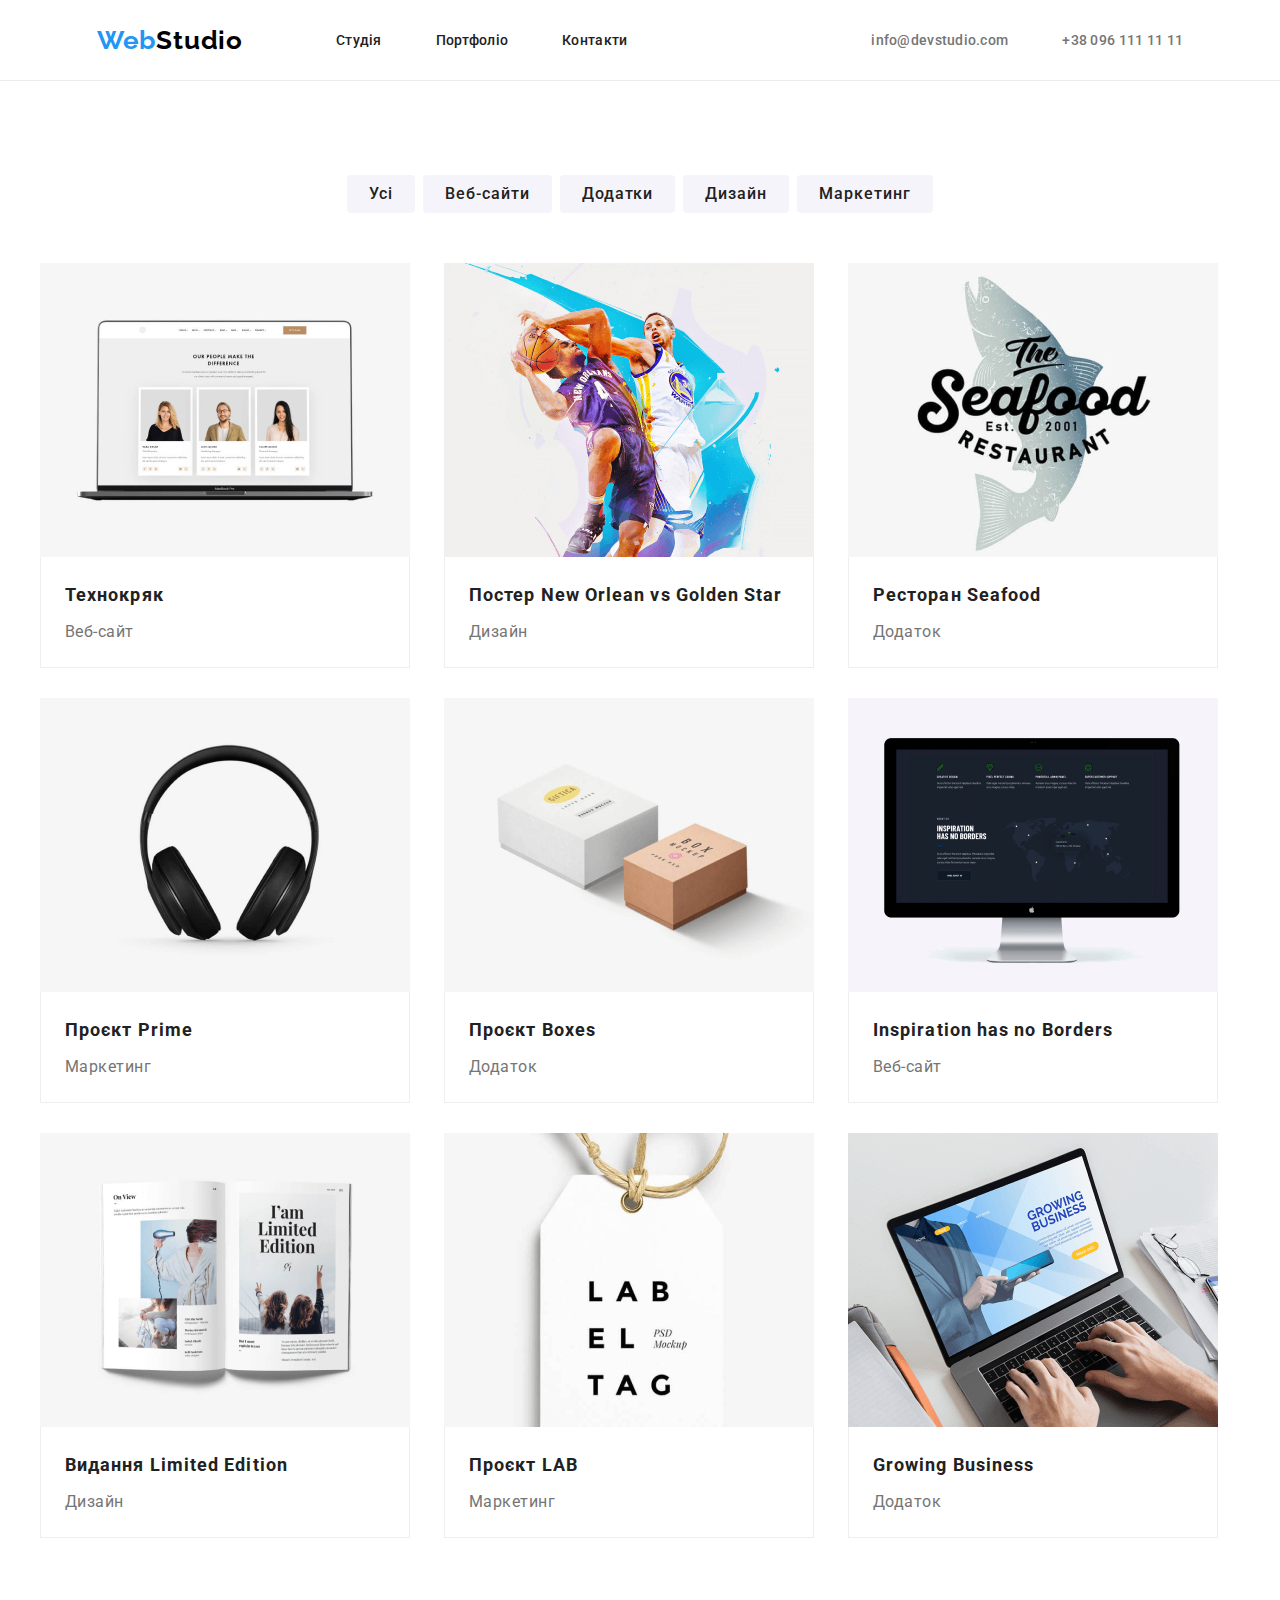
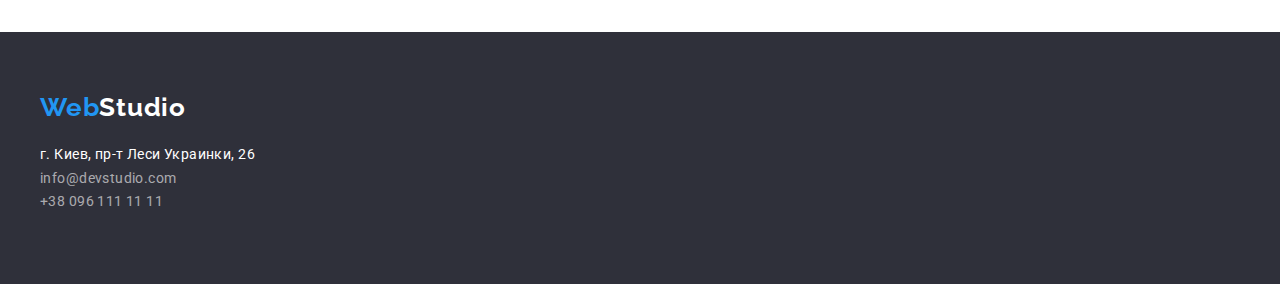
==== portfolio.html @ b6d02980 "Add files via upload" ====
<!DOCTYPE html>
<html lang="uk">
  <head>
    <meta charset="UTF-8" />
    <meta http-equiv="X-UA-Compatible" content="IE=edge" />
    <meta name="viewport" content="width=device-width, initial-scale=1.0" />
    <title>Портфолио</title>
    <link rel="preconnect" href="https://fonts.googleapis.com" />
    <link rel="preconnect" href="https://fonts.gstatic.com" crossorigin />
    <link
      href="https://fonts.googleapis.com/css2?family=Raleway:wght@700&family=Roboto:wght@400;500;700;900&display=swap"
      rel="stylesheet"
    />
    <link rel="stylesheet" href="css/styles.css" />
  </head>
  <body>
    <header>
      <section class="navi-top">
        <div class="navigation" class="container">
          <nav class="navigation-box">
            <div class="logo-navigation">
              <a class="logo-nav" href="./index.html"
                ><span style="color: #2196f3">Web</span>Studio</a
              >
            </div>
            <div class="links-navigation">
              <ul class="top-nav-links">
                <li class="top-nav-item">
                  <a class="top-nav-text" href="./index.html">Студія</a>
                </li>
                <li class="top-nav-item">
                  <a class="top-nav-text" href="./portfolio.html">Портфоліо</a>
                </li>
                <li class="top-nav-item">
                  <a class="top-nav-text" href="#">Контакти</a>
                </li>
              </ul>
            </div>
          </nav>
          <ul class="top-contacts">
            <li class="top-contacts-item">
              <a class="top-contacts-text" href="mailto:info@devstudio.com"
                >info@devstudio.com</a
              >
            </li>
            <li class="top-contacts-item">
              <a class="top-contacts-text" href="tel:+380961111111"
                >+38 096 111 11 11</a
              >
            </li>
          </ul>
        </div>
      </section>
    </header>
    <main>
      <section class="main-nav section container">
        <ul class="main-nav-list">
          <li class="main-nav-item">
            <button class="main-nav-button" type="button">Усі</button>
          </li>
          <li class="main-nav-item">
            <button class="main-nav-button" type="button">Веб-сайти</button>
          </li>
          <li class="main-nav-item">
            <button class="main-nav-button" type="button">Додатки</button>
          </li>
          <li class="main-nav-item">
            <button class="main-nav-button" type="button">Дизайн</button>
          </li>
          <li class="main-nav-item">
            <button class="main-nav-button" type="button">Маркетинг</button>
          </li>
        </ul>
        <ul class="portfolio-list">
          <li class="portfolio-item">
            <img
              width="370"
              class="portfolio-image"
              src="images/img.png"
              alt="Три человека на экране"
            />
            <h3 class="portfolio-header">Технокряк</h3>
            <p class="portfolio-text">Веб-сайт</p>
          </li>
          <li class="portfolio-item">
            <img
              width="370"
              class="portfolio-image"
              src="images/img-1.png"
              alt="Баскетболисты"
            />
            <h3 class="portfolio-header">Постер New Orlean vs Golden Star</h3>
            <p class="portfolio-text">Дизайн</p>
          </li>
          <li class="portfolio-item">
            <img
              width="370"
              class="portfolio-image"
              src="images/img-2.png"
              alt="Логотип рыбного ресторана"
            />
            <h3 class="portfolio-header">Ресторан Seafood</h3>
            <p class="portfolio-text">Додаток</p>
          </li>
          <li class="portfolio-item">
            <img
              width="370"
              class="portfolio-image"
              src="images/img-3.png"
              alt="Наушники"
            />
            <h3 class="portfolio-header">Проєкт Prime</h3>
            <p class="portfolio-text">Маркетинг</p>
          </li>
          <li class="portfolio-item">
            <img
              width="370"
              class="portfolio-image"
              src="images/img-4.png"
              alt="Две коробки"
            />
            <h3 class="portfolio-header">Проєкт Boxes</h3>
            <p class="portfolio-text">Додаток</p>
          </li>
          <li class="portfolio-item">
            <img
              width="370"
              class="portfolio-image"
              src="images/img-5.png"
              alt="Экран монитора"
            />
            <h3 class="portfolio-header">Inspiration has no Borders</h3>
            <p class="portfolio-text">Веб-сайт</p>
          </li>
          <li class="portfolio-item">
            <img
              width="370"
              class="portfolio-image"
              src="images/img-6.png"
              alt="Журнал"
            />
            <h3 class="portfolio-header">Видання Limited Edition</h3>
            <p class="portfolio-text">Дизайн</p>
          </li>
          <li class="portfolio-item">
            <img
              width="370"
              class="portfolio-image"
              src="images/img-7.png"
              alt="Бирка"
            />
            <h3 class="portfolio-header">Проєкт LAB</h3>
            <p class="portfolio-text">Маркетинг</p>
          </li>
          <li class="portfolio-item">
            <img
              width="370"
              class="portfolio-image"
              src="images/img-8.png"
              alt="Человек печатает на ноутбуке"
            />
            <h3 class="portfolio-header">Growing Business</h3>
            <p class="portfolio-text">Додаток</p>
          </li>
        </ul>
      </section>
    </main>
    <footer>
      <section class="footer">
        <div class="container">
          <a class="logo-footer" href="./index.html"
            ><span style="color: #2196f3">Web</span>Studio</a
          >
          <address>
            <ul class="footer-list">
              <li class="footer-item">
                <a
                  class="footer-adr"
                  href="https://goo.gl/maps/CPtrU1FHBa2aNyZL9"
                  target="_blank"
                  rel="noopener noreferrer nofollow"
                  >г. Киев, пр-т Леси Украинки, 26</a
                >
              </li>
              <li class="footer-item">
                <a class="footer-mail" href="mailto:info@devstudio.com"
                  >info@devstudio.com</a
                >
              </li>
              <li class="footer-item">
                <a class="footer-tel" href="tel:+380961111111"
                  >+38 096 111 11 11</a
                >
              </li>
            </ul>
          </address>
        </div>
      </section>
    </footer>
  </body>
</html>
---- css/styles.css ----
/*reset css */
/* http://meyerweb.com/eric/tools/css/reset/ 
   v2.0 | 20110126
   License: none (public domain)
*/

html,
body,
div,
span,
applet,
object,
iframe,
h1,
h2,
h3,
h4,
h5,
h6,
p,
blockquote,
pre,
a,
abbr,
acronym,
address,
big,
cite,
code,
del,
dfn,
em,
img,
ins,
kbd,
q,
s,
samp,
small,
strike,
strong,
sub,
sup,
tt,
var,
b,
u,
i,
center,
dl,
dt,
dd,
ol,
ul,
li,
fieldset,
form,
label,
legend,
table,
caption,
tbody,
tfoot,
thead,
tr,
th,
td,
article,
aside,
canvas,
details,
embed,
figure,
figcaption,
footer,
header,
hgroup,
menu,
nav,
output,
ruby,
section,
summary,
time,
mark,
audio,
video {
  margin: 0;
  padding: 0;
  border: 0;
  font-size: 100%;
  font: inherit;
  vertical-align: baseline;
}
/* HTML5 display-role reset for older browsers */
article,
aside,
details,
figcaption,
figure,
footer,
header,
hgroup,
menu,
nav,
section {
  display: block;
}
body {
  line-height: 1;
}
ol,
ul {
  list-style: none;
}
blockquote,
q {
  quotes: none;
}
blockquote:before,
blockquote:after,
q:before,
q:after {
  content: "";
  content: none;
}
table {
  border-collapse: collapse;
  border-spacing: 0;
}

/* normalize css */
/*! modern-normalize v1.1.0 | MIT License | https://github.com/sindresorhus/modern-normalize */

/*
Document
========
*/

/**
Use a better box model (opinionated).
*/

*,
::before,
::after {
  box-sizing: border-box;
}

/**
Use a more readable tab size (opinionated).
*/

html {
  -moz-tab-size: 4;
  tab-size: 4;
}

/**
1. Correct the line height in all browsers.
2. Prevent adjustments of font size after orientation changes in iOS.
*/

html {
  line-height: 1.15; /* 1 */
  -webkit-text-size-adjust: 100%; /* 2 */
}

/*
Sections
========
*/

/**
Remove the margin in all browsers.
*/

body {
  margin: 0;
}

/**
Improve consistency of default fonts in all browsers. (https://github.com/sindresorhus/modern-normalize/issues/3)
*/

body {
  font-family: system-ui, -apple-system,
    /* Firefox supports this but not yet `system-ui` */ "Segoe UI", Roboto,
    Helvetica, Arial, sans-serif, "Apple Color Emoji", "Segoe UI Emoji";
}

/*
Grouping content
================
*/

/**
1. Add the correct height in Firefox.
2. Correct the inheritance of border color in Firefox. (https://bugzilla.mozilla.org/show_bug.cgi?id=190655)
*/

hr {
  height: 0; /* 1 */
  color: inherit; /* 2 */
}

/*
Text-level semantics
====================
*/

/**
Add the correct text decoration in Chrome, Edge, and Safari.
*/

abbr[title] {
  text-decoration: underline dotted;
}

/**
Add the correct font weight in Edge and Safari.
*/

b,
strong {
  font-weight: bolder;
}

/**
1. Improve consistency of default fonts in all browsers. (https://github.com/sindresorhus/modern-normalize/issues/3)
2. Correct the odd 'em' font sizing in all browsers.
*/

code,
kbd,
samp,
pre {
  font-family: ui-monospace, SFMono-Regular, Consolas, "Liberation Mono", Menlo,
    monospace; /* 1 */
  font-size: 1em; /* 2 */
}

/**
Add the correct font size in all browsers.
*/

small {
  font-size: 80%;
}

/**
Prevent 'sub' and 'sup' elements from affecting the line height in all browsers.
*/

sub,
sup {
  font-size: 75%;
  line-height: 0;
  position: relative;
  vertical-align: baseline;
}

sub {
  bottom: -0.25em;
}

sup {
  top: -0.5em;
}

/*
Tabular data
============
*/

/**
1. Remove text indentation from table contents in Chrome and Safari. (https://bugs.chromium.org/p/chromium/issues/detail?id=999088, https://bugs.webkit.org/show_bug.cgi?id=201297)
2. Correct table border color inheritance in all Chrome and Safari. (https://bugs.chromium.org/p/chromium/issues/detail?id=935729, https://bugs.webkit.org/show_bug.cgi?id=195016)
*/

table {
  text-indent: 0; /* 1 */
  border-color: inherit; /* 2 */
}

/*
Forms
=====
*/

/**
1. Change the font styles in all browsers.
2. Remove the margin in Firefox and Safari.
*/

button,
input,
optgroup,
select,
textarea {
  font-family: inherit; /* 1 */
  font-size: 100%; /* 1 */
  line-height: 1.15; /* 1 */
  margin: 0; /* 2 */
}

/**
Remove the inheritance of text transform in Edge and Firefox.
1. Remove the inheritance of text transform in Firefox.
*/

button,
select {
  /* 1 */
  text-transform: none;
}

/**
Correct the inability to style clickable types in iOS and Safari.
*/

button,
[type="button"],
[type="reset"],
[type="submit"] {
  -webkit-appearance: button;
}

/**
Remove the inner border and padding in Firefox.
*/

::-moz-focus-inner {
  border-style: none;
  padding: 0;
}

/**
Restore the focus styles unset by the previous rule.
*/

:-moz-focusring {
  outline: 1px dotted ButtonText;
}

/**
Remove the additional ':invalid' styles in Firefox.
See: https://github.com/mozilla/gecko-dev/blob/2f9eacd9d3d995c937b4251a5557d95d494c9be1/layout/style/res/forms.css#L728-L737
*/

:-moz-ui-invalid {
  box-shadow: none;
}

/**
Remove the padding so developers are not caught out when they zero out 'fieldset' elements in all browsers.
*/

legend {
  padding: 0;
}

/**
Add the correct vertical alignment in Chrome and Firefox.
*/

progress {
  vertical-align: baseline;
}

/**
Correct the cursor style of increment and decrement buttons in Safari.
*/

::-webkit-inner-spin-button,
::-webkit-outer-spin-button {
  height: auto;
}

/**
1. Correct the odd appearance in Chrome and Safari.
2. Correct the outline style in Safari.
*/

[type="search"] {
  -webkit-appearance: textfield; /* 1 */
  outline-offset: -2px; /* 2 */
}

/**
Remove the inner padding in Chrome and Safari on macOS.
*/

::-webkit-search-decoration {
  -webkit-appearance: none;
}

/**
1. Correct the inability to style clickable types in iOS and Safari.
2. Change font properties to 'inherit' in Safari.
*/

::-webkit-file-upload-button {
  -webkit-appearance: button; /* 1 */
  font: inherit; /* 2 */
}

/*
Interactive
===========
*/

/*
Add the correct display in Chrome and Safari.
*/

summary {
  display: list-item;
}

/* my css */

:root {
  --brand-backcolor1: #fff;
  --brand-backcolor2: #f5f4fa;
  --brand-backcolor3: #2f303a;
  --brand-color1: #212121;
  --brand-color2: #757575;
  --brand-color3: #2196f3;
}

body {
  font-family: "Roboto", sans-serif;
  color: var(--brand-color1);
  background-color: #fff;
}
.navi-top {
  border-bottom-color: #ececec;
  border-bottom-width: 1px;
  border-style: solid;
}
.navigation {
  display: flex;
  justify-content: space-around;
  align-items: center;
  height: 80px;
  display: flex;
  justify-content: space-around;
  align-items: center;
  height: 80px;
}
.navigation-box {
  display: flex;
  align-items: center;
}
.logo-navigation {
  text-align: left;
}
.links-navigation {
  padding-left: 43px;
}
li {
  list-style-type: none;
}
hr {
  border: 1px solid #ececec;
  color: #ececec;
}
.top-nav-item {
  display: inline-block;
  padding-left: 50px;
}
.top-contacts-item {
  display: inline-block;
  padding-left: 50px;
}

a.logo-nav {
  font-family: Raleway;
  font-size: 26px;
  font-weight: 700;
  line-height: 1.19;
  letter-spacing: 0.03em;
  text-align: left;
  color: #000000;
  text-decoration: none;
}

li.top-nav-item {
  list-style-type: none;
}

.top-nav-text {
  font-size: 14px;
  font-weight: 500;
  line-height: 1.14;
  letter-spacing: 0.02em;
  text-align: left;
  cursor: pointer;
  text-decoration: none;
  color: var(--brand-color1);
}
.top-nav-text:hover {
  color: var(--brand-color3);
}

.top-nav-text:focus {
  color: var(--brand-color3);
}

li.top-contacts-item {
  list-style-type: none;
}
.top-contacts-text {
  font-size: 14px;
  font-weight: 500;
  line-height: 1.14;
  letter-spacing: 0.02em;
  text-decoration: none;
  text-align: left;
  color: var(--brand-color2);
}
.top-contacts-text:hover {
  color: var(--brand-color3);
}
.top-contacts-text:focus {
  color: var(--brand-color3);
}
.hero-top-section {
  background-color: var(--brand-backcolor3);
  height: 600px;
  display: block;
  text-align: center;
}
.hero-top-header {
  text-transform: uppercase;
  font-size: 44px;
  font-weight: 900;
  line-height: 1.36;
  letter-spacing: 0.06em;
  text-align: center;
  color: var(--brand-backcolor1);
  width: 696px;
  padding-top: 200px;
  margin: auto;
}

.hero-top-button {
  font-family: "roboto";
  background-color: var(--brand-color3);
  border-radius: 4px;
  border-color: var(--brand-color3);
  color: white;
  padding: 15px 32px;
  font-size: 16px;
  font-weight: 700;
  line-height: 1.87;
  letter-spacing: 0.06em;
  text-align: center;
  text-decoration: none;
  cursor: pointer;
  text-decoration: none;
  display: inline-block;
}
.hero-top-button:hover {
  background-color: #188ce8;
  border-radius: 4px;
  border-color: #188ce8;
  color: var(--brand-backcolor1);
  box-shadow: 0px 4px 4px 0px #00000026;
}
.hero-top-button:focus {
  background-color: #188ce8;
  border-radius: 4px;
  border-color: #188ce8;
  color: var(--brand-backcolor1);
  box-shadow: 0px 4px 4px 0px #00000026;
}
.hero-button {
  padding-top: 30px;
  cursor: pointer;
}
.features {
  text-align: center;
  padding-top: 94px;
}
li.feature {
  list-style-type: none;
  font-size: 14px;
  text-align: left;
  letter-spacing: 0.03em;
  width: 270px;
  display: inline-block;
  vertical-align: top;
  padding-left: 30px;
}
h3.feature-header {
  color: var(--brand-color1);
  font-weight: 700;
  line-height: 1.14;
  font-size: 14px;
  text-transform: uppercase;
}
p.feature-text {
  color: var(--brand-color2);
  line-height: 1.71;
}
.wwd {
  padding-top: 94px;
  padding-bottom: 94px;
  text-align: center;
  padding-left: 0px;
}
h2.wwd-header {
  font-size: 36px;
  font-weight: 700;
  line-height: 1.36;
  letter-spacing: 0.03em;
  text-align: center;
}
.wwd-list {
  display: inline-block;
  margin: auto;
  padding-top: 50px;
}
.wwd-item {
  display: inline-block;
  margin: auto;
  margin-right: 30px;
}
.wwd-item:last-child {
  margin-right: 0px;
}
.about {
  text-align: center;
  background: var(--brand-backcolor2);
  padding-bottom: 94px;
  padding-top: 94px;
}
.about-list {
  margin: auto;
  padding-top: 50px;
}
.about-item {
  display: inline-block;
  margin: auto;
  background-color: #fff;
  margin-right: 30px;
  box-shadow: 0px 2px 1px 0px #00000033, 0px 1px 1px 0px #00000024,
    0px 1px 3px 0px #0000001f;
  border-bottom-left-radius: 4px;
  border-bottom-right-radius: 4px;
}
.about-item:last-child {
  margin-right: 0px;
}
ul.about-list {
  padding-top: 50px;
}
h2.about-header {
  font-size: 36px;
  font-weight: 700;
  line-height: 1.36;
  letter-spacing: 0.03em;
  text-align: center;
}
h3.about-name {
  font-size: 16px;
  font-weight: 500;
  line-height: 1.18;
  letter-spacing: 0.03em;
  text-align: center;
  padding-top: 30px;
}
p.about-text {
  font-size: 16px;
  line-height: 1.18;
  letter-spacing: 0.03em;
  text-align: center;
  color: var(--brand-color2);
  padding-top: 10px;
  padding-bottom: 30px;
}
.footer {
  background-color: var(--brand-backcolor3);
  height: 252px;
  padding-top: 60px;
}
.footer-list {
  padding-top: 20px;
  margin-top: 0;
}
a.logo-footer {
  font-family: Raleway;
  font-size: 26px;
  font-weight: 700;
  line-height: 1.19;
  letter-spacing: 0.03em;
  text-align: left;
  color: var(--brand-backcolor1);
  text-decoration: none;
}
a.footer-adr {
  text-decoration: none;
  font-size: 14px;
  line-height: 1.71;
  letter-spacing: 0.03em;
  text-align: left;
  color: var(--brand-backcolor1);
}
a.footer-mail {
  text-decoration: none;
  font-size: 14px;
  line-height: 1.71;
  letter-spacing: 0.03em;
  text-align: left;
  color: #ffffff99;
}
a.footer-tel {
  text-decoration: none;
  font-size: 14px;
  line-height: 1.71;
  letter-spacing: 0.03em;
  text-align: left;
  color: #ffffff99;
}
address {
  display: block;
  font-style: normal;
}

.main-nav-list {
  display: flex;
  justify-content: center;
  align-items: center;
}
.main-nav-item {
}
.portfolio-item {
  display: inline-block;
  margin-right: 30px;
}
.portfolio {
  text-align: center;
}
.portfolio-header {
  font-size: 18px;
  font-weight: 700;
  line-height: 36px;
  letter-spacing: 0.06em;
  text-align: left;
  padding: 20px 24px 0px 24px;
  border-right: 1px solid #eeeeee;
  border-left: 1px solid #eeeeee;
}
.portfolio-text {
  font-size: 16px;
  line-height: 1.87;
  letter-spacing: 0.03em;
  text-align: left;
  color: var(--brand-color2);
  padding: 4px 24px 20px 24px;
  border-right: 1px solid #eeeeee;
  border-left: 1px solid #eeeeee;
  border-bottom: 1px solid #eeeeee;
}
.main-nav-button {
  background-color: var(--brand-backcolor2);
  border-radius: 4px;
  border-color: var(--brand-backcolor1);
  border: none;
  color: var(--brand-color1);
  padding: 6px 22px;
  font-size: 16px;
  font-weight: 500;
  line-height: 1.62;
  letter-spacing: 0.06em;
  text-align: center;
  text-decoration: none;
  box-shadow: 0px 0px 0px 0px var(--brand-backcolor1);
  cursor: pointer;
  font-family: "roboto";
}
.main-nav-button:hover {
  background-color: var(--brand-color3);
  border-radius: 4px;
  border-color: var(--brand-color3);
  color: var(--brand-backcolor1);
  box-shadow: 0px 4px 4px 0px #00000026;
}
.main-nav-button:focus {
  background-color: var(--brand-color3);
  border-radius: 4px;
  border-color: var(--brand-color3);
  color: var(--brand-backcolor1);
  box-shadow: 0px 4px 4px 0px #00000026;
}
.hero-top-header {
  align-items: center;
  text-align: center;
}
/* 3rd homework */
.container {
  width: 1200px;
  margin: 0 auto;
}
.section {
  padding-top: 94px;
  padding-bottom: 94px;
}
.portfolio-list {
  margin-top: 50px;
}
.main-nav-item {
  margin-right: 8px;
}
.main-nav-item:last-child {
  margin-right: 0px;
}
.portfolio-item:nth-child(3n + 3) {
  margin-right: 0px;
}
.portfolio-item:nth-child(n + 4) {
  margin-top: 30px;
}
img {
  display: block;
  max-width: 100%;
  height: auto;
}
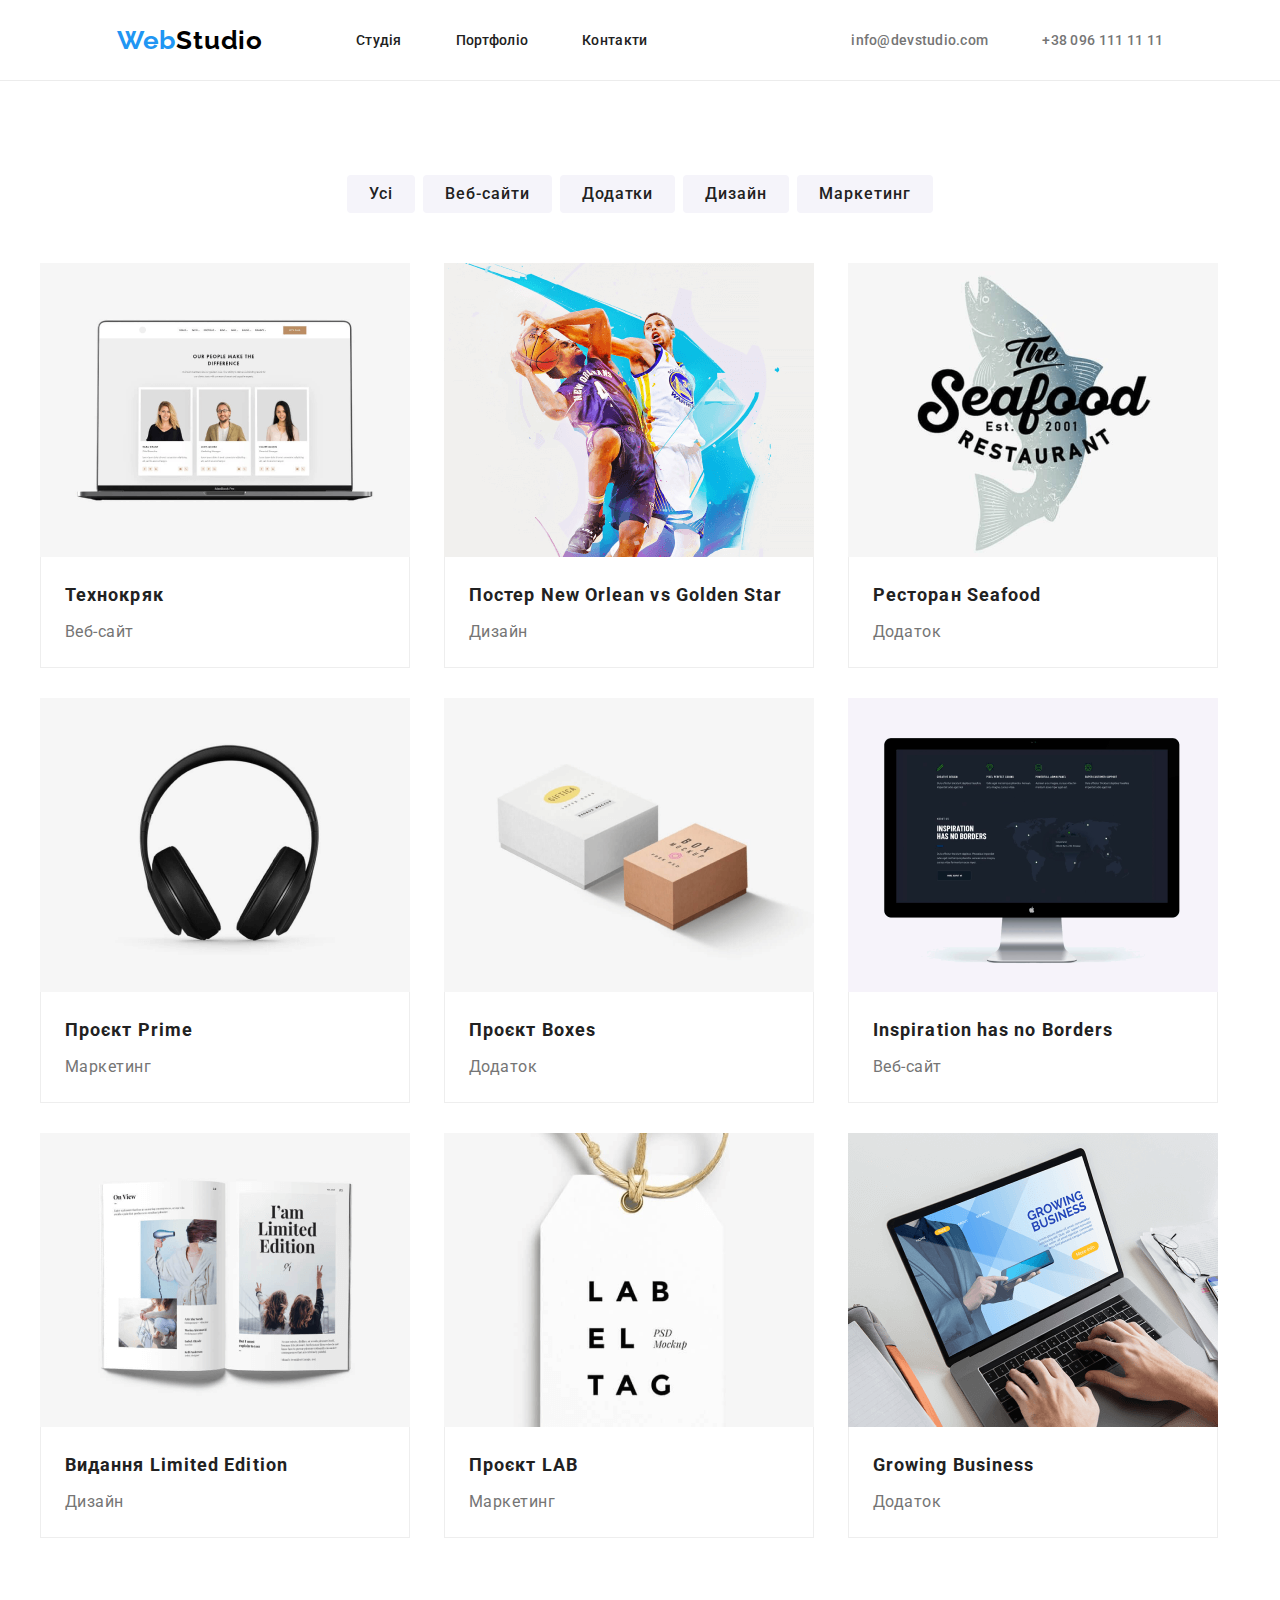
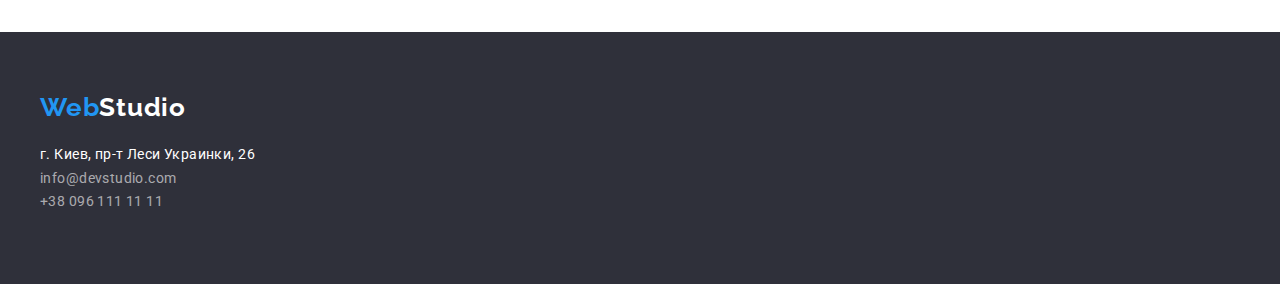
==== commit 08e9f744: "Add files via upload" ====
--- a/portfolio.html
+++ b/portfolio.html
@@ -16,7 +16,7 @@
   <body>
     <header>
       <section class="navi-top">
-        <div class="navigation" class="container">
+        <div class="navigation container">
           <nav class="navigation-box">
             <div class="logo-navigation">
               <a class="logo-nav" href="./index.html"
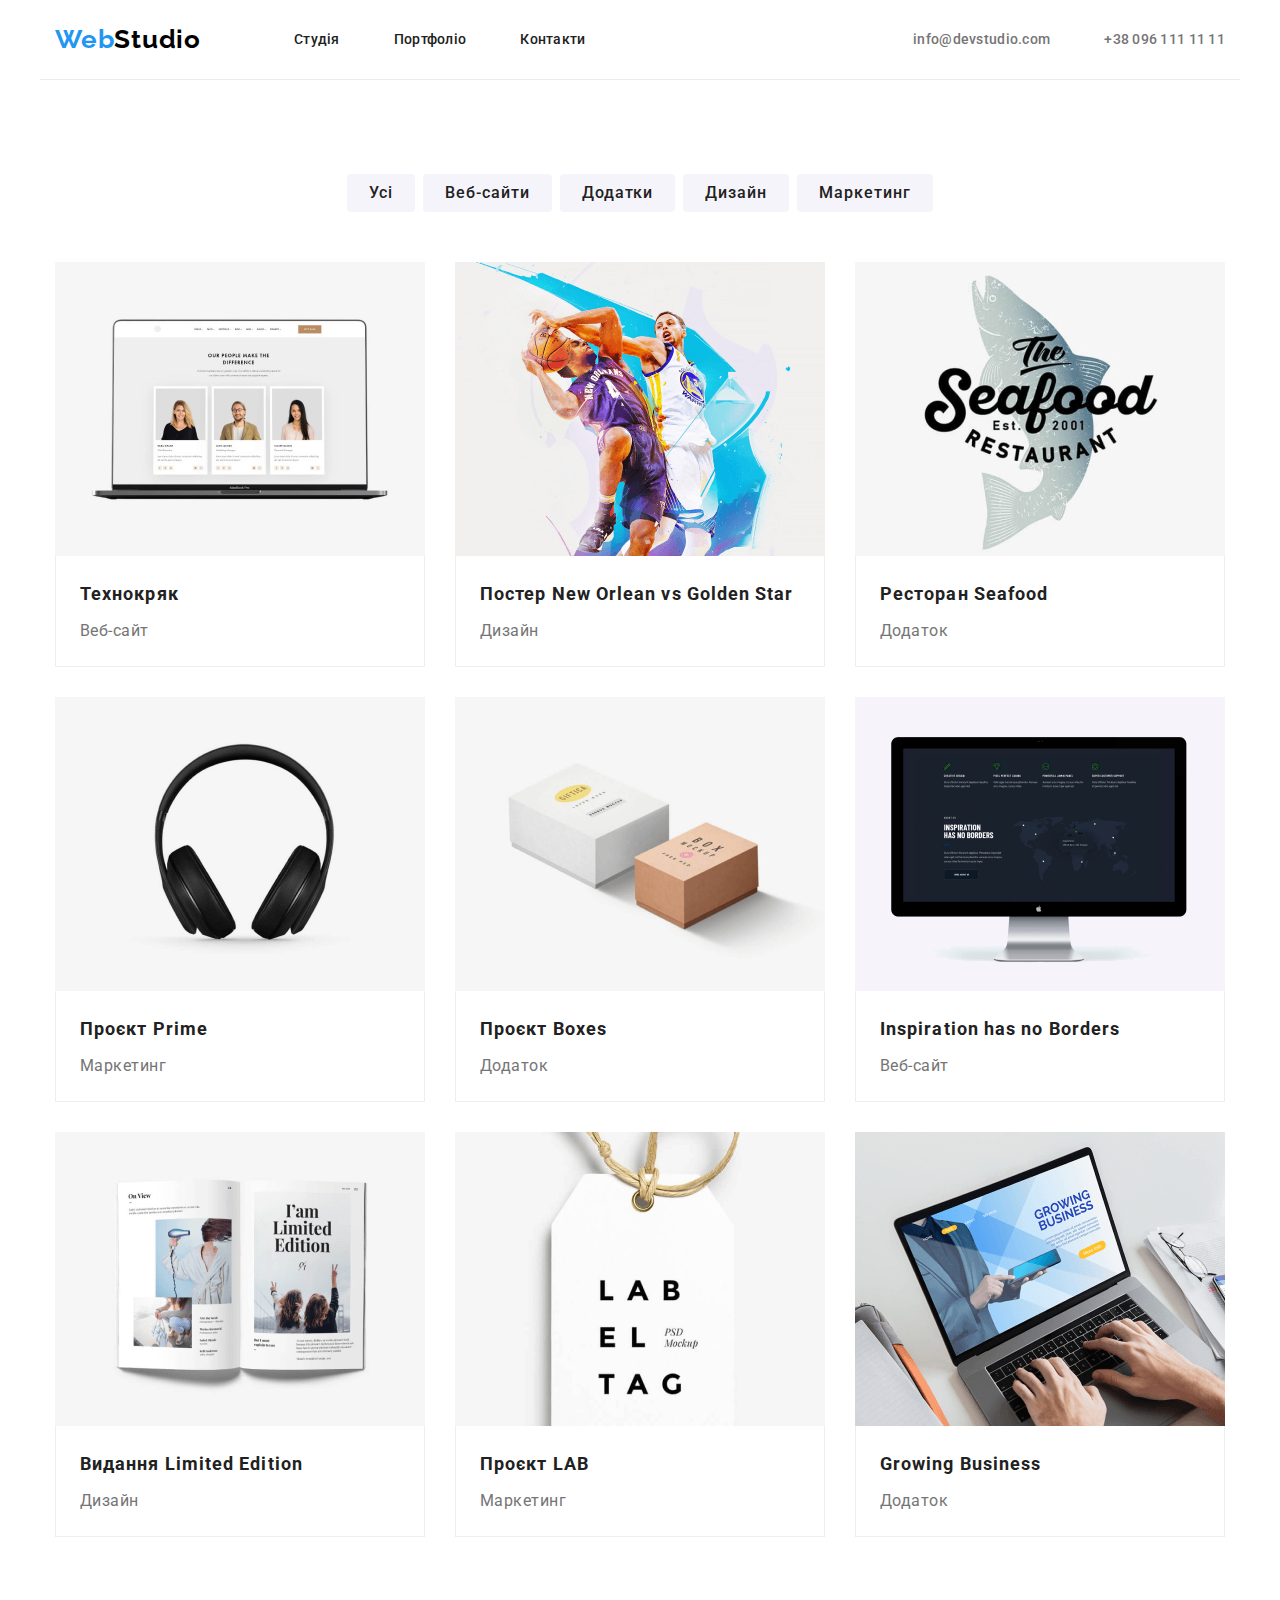
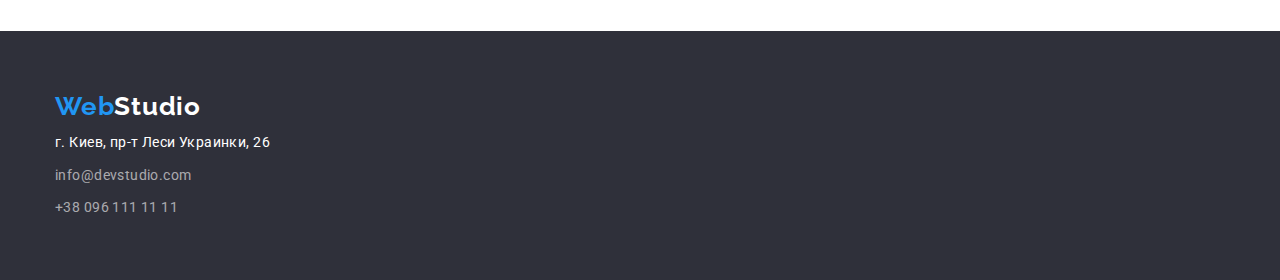
==== commit 3c58002b: "Changes after 1st rework" ====
--- a/portfolio.html
+++ b/portfolio.html
@@ -15,187 +15,203 @@
   </head>
   <body>
     <header>
-      <section class="navi-top">
-        <div class="navigation container">
-          <nav class="navigation-box">
-            <div class="logo-navigation">
-              <a class="logo-nav" href="./index.html"
-                ><span style="color: #2196f3">Web</span>Studio</a
+      <div class="navigation container navi-top">
+        <nav class="navigation-box">
+          <div class="logo-navigation">
+            <a class="logo-nav" href="./index.html"
+              ><span style="color: #2196f3">Web</span>Studio</a
+            >
+          </div>
+          <div class="links-navigation">
+            <ul class="top-nav-links">
+              <li class="top-nav-item">
+                <a class="top-nav-text" href="./index.html">Студія</a>
+              </li>
+              <li class="top-nav-item">
+                <a class="top-nav-text" href="./portfolio.html">Портфоліо</a>
+              </li>
+              <li class="top-nav-item">
+                <a class="top-nav-text" href="#">Контакти</a>
+              </li>
+            </ul>
+          </div>
+        </nav>
+        <ul class="top-contacts">
+          <li class="top-contacts-item">
+            <a class="top-contacts-text" href="mailto:info@devstudio.com"
+              >info@devstudio.com</a
+            >
+          </li>
+          <li class="top-contacts-item">
+            <a class="top-contacts-text" href="tel:+380961111111"
+              >+38 096 111 11 11</a
+            >
+          </li>
+        </ul>
+      </div>
+  </header>
+    <main>
+      <section class="main-nav section">
+        <div class="container">
+        <ul class="main-nav-list">
+          <li class="main-nav-item">
+            <button class="main-nav-button" type="button">Усі</button>
+          </li>
+          <li class="main-nav-item">
+            <button class="main-nav-button" type="button">Веб-сайти</button>
+          </li>
+          <li class="main-nav-item">
+            <button class="main-nav-button" type="button">Додатки</button>
+          </li>
+          <li class="main-nav-item">
+            <button class="main-nav-button" type="button">Дизайн</button>
+          </li>
+          <li class="main-nav-item">
+            <button class="main-nav-button" type="button">Маркетинг</button>
+          </li>
+        </ul>
+        <ul class="portfolio-list">
+          <li class="portfolio-item">
+            <img
+              width="370"
+              class="portfolio-image"
+              src="images/img.png"
+              alt="Три человека на экране"
+            />
+            <div class="portfolio-headtext">
+              <h3 class="portfolio-header">Технокряк</h3>
+            <p class="portfolio-text">Веб-сайт</p>
+          </div>
+          </li>
+          <li class="portfolio-item">
+            <img
+              width="370"
+              class="portfolio-image"
+              src="images/img-1.png"
+              alt="Баскетболисты"
+            />
+            <div class="portfolio-headtext">
+            <h3 class="portfolio-header">Постер New Orlean vs Golden Star</h3>
+            <p class="portfolio-text">Дизайн</p>
+          </div>
+          </li>
+          <li class="portfolio-item">
+            <img
+              width="370"
+              class="portfolio-image"
+              src="images/img-2.png"
+              alt="Логотип рыбного ресторана"
+            />
+            <div class="portfolio-headtext">
+            <h3 class="portfolio-header">Ресторан Seafood</h3>
+            <p class="portfolio-text">Додаток</p>
+          </div>
+          </li>
+          <li class="portfolio-item">
+            <img
+              width="370"
+              class="portfolio-image"
+              src="images/img-3.png"
+              alt="Наушники"
+            />
+            <div class="portfolio-headtext">
+            <h3 class="portfolio-header">Проєкт Prime</h3>
+            <p class="portfolio-text">Маркетинг</p>
+          </div>
+          </li>
+          <li class="portfolio-item">
+            <img
+              width="370"
+              class="portfolio-image"
+              src="images/img-4.png"
+              alt="Две коробки"
+            />
+            <div class="portfolio-headtext">
+            <h3 class="portfolio-header">Проєкт Boxes</h3>
+            <p class="portfolio-text">Додаток</p>
+          </div>
+          </li>
+          <li class="portfolio-item">
+            <img
+              width="370"
+              class="portfolio-image"
+              src="images/img-5.png"
+              alt="Экран монитора"
+            />
+            <div class="portfolio-headtext">
+            <h3 class="portfolio-header">Inspiration has no Borders</h3>
+            <p class="portfolio-text">Веб-сайт</p>
+          </div>
+          </li>
+          <li class="portfolio-item">
+            <img
+              width="370"
+              class="portfolio-image"
+              src="images/img-6.png"
+              alt="Журнал"
+            />
+            <div class="portfolio-headtext">
+            <h3 class="portfolio-header">Видання Limited Edition</h3>
+            <p class="portfolio-text">Дизайн</p>
+          </div>
+          </li>
+          <li class="portfolio-item">
+            <img
+              width="370"
+              class="portfolio-image"
+              src="images/img-7.png"
+              alt="Бирка"
+            />
+            <div class="portfolio-headtext">
+            <h3 class="portfolio-header">Проєкт LAB</h3>
+            <p class="portfolio-text">Маркетинг</p>
+          </div>
+          </li>
+          <li class="portfolio-item">
+            <img
+              width="370"
+              class="portfolio-image"
+              src="images/img-8.png"
+              alt="Человек печатает на ноутбуке"
+            />
+            <div class="portfolio-headtext">
+            <h3 class="portfolio-header">Growing Business</h3>
+            <p class="portfolio-text">Додаток</p>
+          </div>
+          </li>
+        </ul>
+      </div>
+      </section>
+    </main>
+    <footer class="footer">
+      <div class="container">
+        <a class="logo-footer" href="./index.html"
+          ><span style="color: #2196f3">Web</span>Studio</a
+        >
+        <address>
+          <ul class="footer-list">
+            <li class="footer-item">
+              <a
+                class="footer-adr"
+                href="https://goo.gl/maps/CPtrU1FHBa2aNyZL9"
+                target="_blank"
+                rel="noopener noreferrer nofollow"
+                >г. Киев, пр-т Леси Украинки, 26</a
               >
-            </div>
-            <div class="links-navigation">
-              <ul class="top-nav-links">
-                <li class="top-nav-item">
-                  <a class="top-nav-text" href="./index.html">Студія</a>
-                </li>
-                <li class="top-nav-item">
-                  <a class="top-nav-text" href="./portfolio.html">Портфоліо</a>
-                </li>
-                <li class="top-nav-item">
-                  <a class="top-nav-text" href="#">Контакти</a>
-                </li>
-              </ul>
-            </div>
-          </nav>
-          <ul class="top-contacts">
-            <li class="top-contacts-item">
-              <a class="top-contacts-text" href="mailto:info@devstudio.com"
+            </li>
+            <li class="footer-item">
+              <a class="footer-mail" href="mailto:info@devstudio.com"
                 >info@devstudio.com</a
               >
             </li>
-            <li class="top-contacts-item">
-              <a class="top-contacts-text" href="tel:+380961111111"
+            <li class="footer-item">
+              <a class="footer-tel" href="tel:+380961111111"
                 >+38 096 111 11 11</a
               >
             </li>
           </ul>
-        </div>
-      </section>
-    </header>
-    <main>
-      <section class="main-nav section container">
-        <ul class="main-nav-list">
-          <li class="main-nav-item">
-            <button class="main-nav-button" type="button">Усі</button>
-          </li>
-          <li class="main-nav-item">
-            <button class="main-nav-button" type="button">Веб-сайти</button>
-          </li>
-          <li class="main-nav-item">
-            <button class="main-nav-button" type="button">Додатки</button>
-          </li>
-          <li class="main-nav-item">
-            <button class="main-nav-button" type="button">Дизайн</button>
-          </li>
-          <li class="main-nav-item">
-            <button class="main-nav-button" type="button">Маркетинг</button>
-          </li>
-        </ul>
-        <ul class="portfolio-list">
-          <li class="portfolio-item">
-            <img
-              width="370"
-              class="portfolio-image"
-              src="images/img.png"
-              alt="Три человека на экране"
-            />
-            <h3 class="portfolio-header">Технокряк</h3>
-            <p class="portfolio-text">Веб-сайт</p>
-          </li>
-          <li class="portfolio-item">
-            <img
-              width="370"
-              class="portfolio-image"
-              src="images/img-1.png"
-              alt="Баскетболисты"
-            />
-            <h3 class="portfolio-header">Постер New Orlean vs Golden Star</h3>
-            <p class="portfolio-text">Дизайн</p>
-          </li>
-          <li class="portfolio-item">
-            <img
-              width="370"
-              class="portfolio-image"
-              src="images/img-2.png"
-              alt="Логотип рыбного ресторана"
-            />
-            <h3 class="portfolio-header">Ресторан Seafood</h3>
-            <p class="portfolio-text">Додаток</p>
-          </li>
-          <li class="portfolio-item">
-            <img
-              width="370"
-              class="portfolio-image"
-              src="images/img-3.png"
-              alt="Наушники"
-            />
-            <h3 class="portfolio-header">Проєкт Prime</h3>
-            <p class="portfolio-text">Маркетинг</p>
-          </li>
-          <li class="portfolio-item">
-            <img
-              width="370"
-              class="portfolio-image"
-              src="images/img-4.png"
-              alt="Две коробки"
-            />
-            <h3 class="portfolio-header">Проєкт Boxes</h3>
-            <p class="portfolio-text">Додаток</p>
-          </li>
-          <li class="portfolio-item">
-            <img
-              width="370"
-              class="portfolio-image"
-              src="images/img-5.png"
-              alt="Экран монитора"
-            />
-            <h3 class="portfolio-header">Inspiration has no Borders</h3>
-            <p class="portfolio-text">Веб-сайт</p>
-          </li>
-          <li class="portfolio-item">
-            <img
-              width="370"
-              class="portfolio-image"
-              src="images/img-6.png"
-              alt="Журнал"
-            />
-            <h3 class="portfolio-header">Видання Limited Edition</h3>
-            <p class="portfolio-text">Дизайн</p>
-          </li>
-          <li class="portfolio-item">
-            <img
-              width="370"
-              class="portfolio-image"
-              src="images/img-7.png"
-              alt="Бирка"
-            />
-            <h3 class="portfolio-header">Проєкт LAB</h3>
-            <p class="portfolio-text">Маркетинг</p>
-          </li>
-          <li class="portfolio-item">
-            <img
-              width="370"
-              class="portfolio-image"
-              src="images/img-8.png"
-              alt="Человек печатает на ноутбуке"
-            />
-            <h3 class="portfolio-header">Growing Business</h3>
-            <p class="portfolio-text">Додаток</p>
-          </li>
-        </ul>
-      </section>
-    </main>
-    <footer>
-      <section class="footer">
-        <div class="container">
-          <a class="logo-footer" href="./index.html"
-            ><span style="color: #2196f3">Web</span>Studio</a
-          >
-          <address>
-            <ul class="footer-list">
-              <li class="footer-item">
-                <a
-                  class="footer-adr"
-                  href="https://goo.gl/maps/CPtrU1FHBa2aNyZL9"
-                  target="_blank"
-                  rel="noopener noreferrer nofollow"
-                  >г. Киев, пр-т Леси Украинки, 26</a
-                >
-              </li>
-              <li class="footer-item">
-                <a class="footer-mail" href="mailto:info@devstudio.com"
-                  >info@devstudio.com</a
-                >
-              </li>
-              <li class="footer-item">
-                <a class="footer-tel" href="tel:+380961111111"
-                  >+38 096 111 11 11</a
-                >
-              </li>
-            </ul>
-          </address>
-        </div>
-      </section>
-    </footer>
+        </address>
+      </div>
+  </footer>
   </body>
 </html>
--- a/css/styles.css
+++ b/css/styles.css
@@ -441,11 +441,6 @@
 }
 .navigation {
   display: flex;
-  justify-content: space-around;
-  align-items: center;
-  height: 80px;
-  display: flex;
-  justify-content: space-around;
   align-items: center;
   height: 80px;
 }
@@ -469,6 +464,9 @@
 .top-nav-item {
   display: inline-block;
   padding-left: 50px;
+}
+.top-contacts {
+  margin-left: auto;
 }
 .top-contacts-item {
   display: inline-block;
@@ -531,6 +529,8 @@
   height: 600px;
   display: block;
   text-align: center;
+  padding-top: 200px;
+  padding-bottom: 200px;
 }
 .hero-top-header {
   text-transform: uppercase;
@@ -540,8 +540,7 @@
   letter-spacing: 0.06em;
   text-align: center;
   color: var(--brand-backcolor1);
-  width: 696px;
-  padding-top: 200px;
+  max-width: 696px;
   margin: auto;
 }
 
@@ -580,9 +579,13 @@
   padding-top: 30px;
   cursor: pointer;
 }
+.features-block {
+  padding-top: 94px;
+}
 .features {
   text-align: center;
-  padding-top: 94px;
+  display: flex;
+  justify-content: center;
 }
 li.feature {
   list-style-type: none;
@@ -590,7 +593,6 @@
   text-align: left;
   letter-spacing: 0.03em;
   width: 270px;
-  display: inline-block;
   vertical-align: top;
   padding-left: 30px;
 }
@@ -604,6 +606,7 @@
 p.feature-text {
   color: var(--brand-color2);
   line-height: 1.71;
+  margin-top: 10px;
 }
 .wwd {
   padding-top: 94px;
@@ -619,9 +622,9 @@
   text-align: center;
 }
 .wwd-list {
-  display: inline-block;
+  display: flex;
   margin: auto;
-  padding-top: 50px;
+  margin-top: 50px;
 }
 .wwd-item {
   display: inline-block;
@@ -639,13 +642,13 @@
 }
 .about-list {
   margin: auto;
-  padding-top: 50px;
+  margin-top: 50px;
+  display: flex;
+  gap: 30px;
 }
 .about-item {
-  display: inline-block;
   margin: auto;
   background-color: #fff;
-  margin-right: 30px;
   box-shadow: 0px 2px 1px 0px #00000033, 0px 1px 1px 0px #00000024,
     0px 1px 3px 0px #0000001f;
   border-bottom-left-radius: 4px;
@@ -683,12 +686,15 @@
 }
 .footer {
   background-color: var(--brand-backcolor3);
-  height: 252px;
   padding-top: 60px;
+  padding-bottom: 60px;
 }
 .footer-list {
-  padding-top: 20px;
+  margin-top: 20px;
   margin-top: 0;
+}
+.footer-item {
+  margin-top: 9px;
 }
 a.logo-footer {
   font-family: Raleway;
@@ -734,12 +740,6 @@
   justify-content: center;
   align-items: center;
 }
-.main-nav-item {
-}
-.portfolio-item {
-  display: inline-block;
-  margin-right: 30px;
-}
 .portfolio {
   text-align: center;
 }
@@ -749,9 +749,6 @@
   line-height: 36px;
   letter-spacing: 0.06em;
   text-align: left;
-  padding: 20px 24px 0px 24px;
-  border-right: 1px solid #eeeeee;
-  border-left: 1px solid #eeeeee;
 }
 .portfolio-text {
   font-size: 16px;
@@ -759,10 +756,7 @@
   letter-spacing: 0.03em;
   text-align: left;
   color: var(--brand-color2);
-  padding: 4px 24px 20px 24px;
-  border-right: 1px solid #eeeeee;
-  border-left: 1px solid #eeeeee;
-  border-bottom: 1px solid #eeeeee;
+  margin-top: 4px;
 }
 .main-nav-button {
   background-color: var(--brand-backcolor2);
@@ -803,6 +797,8 @@
 .container {
   width: 1200px;
   margin: 0 auto;
+  padding-left: 15px;
+  padding-right: 15px;
 }
 .section {
   padding-top: 94px;
@@ -810,6 +806,11 @@
 }
 .portfolio-list {
   margin-top: 50px;
+  display: flex;
+  gap: 30px;
+  align-content: center;
+  justify-content: center;
+  flex-wrap: wrap;
 }
 .main-nav-item {
   margin-right: 8px;
@@ -817,14 +818,20 @@
 .main-nav-item:last-child {
   margin-right: 0px;
 }
+/*
 .portfolio-item:nth-child(3n + 3) {
   margin-right: 0px;
 }
 .portfolio-item:nth-child(n + 4) {
   margin-top: 30px;
-}
+}*/
 img {
   display: block;
   max-width: 100%;
   height: auto;
 }
+.portfolio-headtext {
+  padding: 20px 24px 20px 24px;
+  border: 1px solid #eeeeee;
+  border-top: none;
+}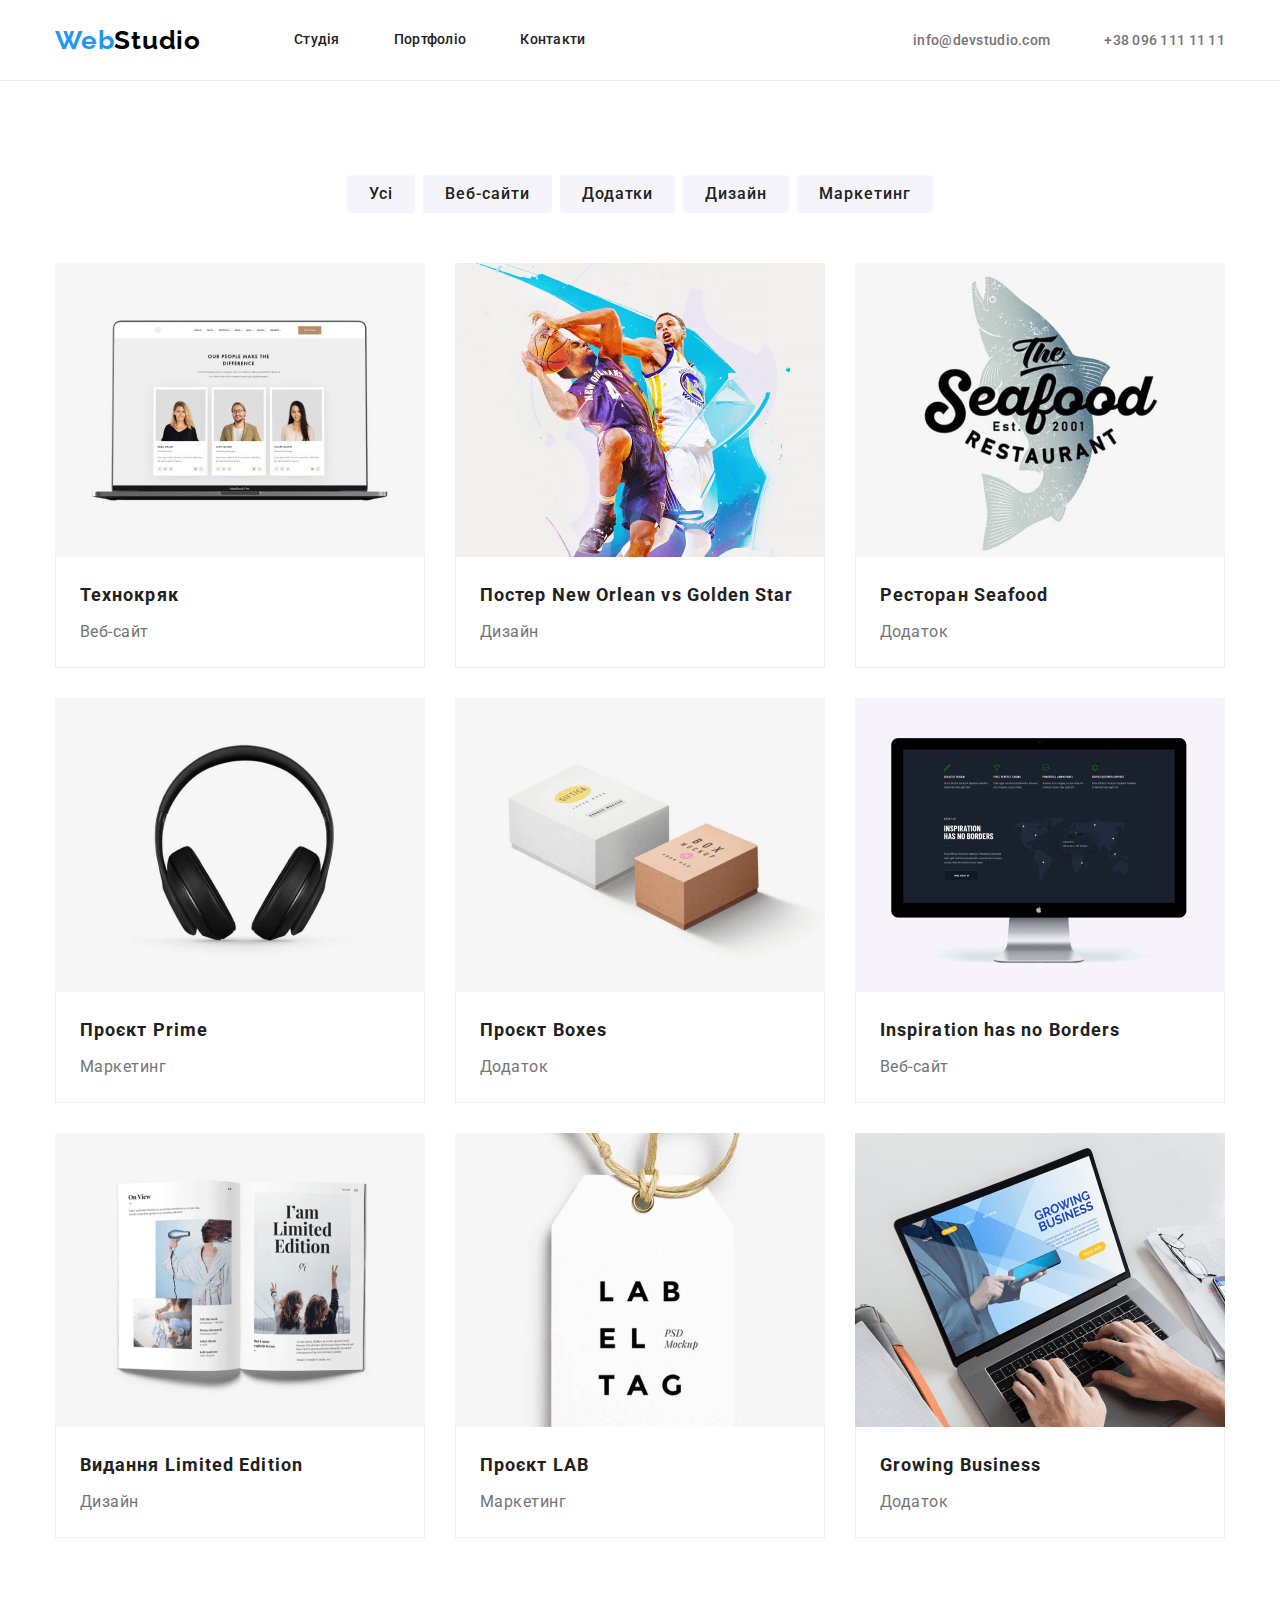
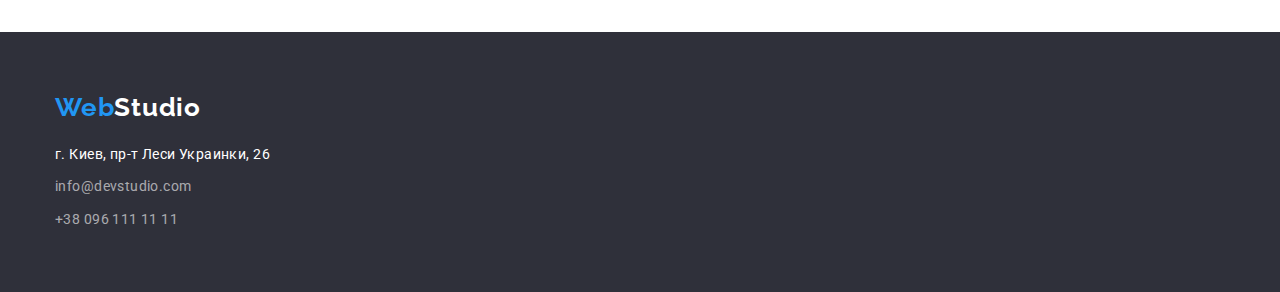
==== commit c803b485: "changes after 2nd rework" ====
--- a/portfolio.html
+++ b/portfolio.html
@@ -22,7 +22,6 @@
               ><span style="color: #2196f3">Web</span>Studio</a
             >
           </div>
-          <div class="links-navigation">
             <ul class="top-nav-links">
               <li class="top-nav-item">
                 <a class="top-nav-text" href="./index.html">Студія</a>
@@ -34,7 +33,6 @@
                 <a class="top-nav-text" href="#">Контакти</a>
               </li>
             </ul>
-          </div>
         </nav>
         <ul class="top-contacts">
           <li class="top-contacts-item">
@@ -49,142 +47,145 @@
           </li>
         </ul>
       </div>
-  </header>
+    </header>
     <main>
       <section class="main-nav section">
         <div class="container">
-        <ul class="main-nav-list">
-          <li class="main-nav-item">
-            <button class="main-nav-button" type="button">Усі</button>
-          </li>
-          <li class="main-nav-item">
-            <button class="main-nav-button" type="button">Веб-сайти</button>
-          </li>
-          <li class="main-nav-item">
-            <button class="main-nav-button" type="button">Додатки</button>
-          </li>
-          <li class="main-nav-item">
-            <button class="main-nav-button" type="button">Дизайн</button>
-          </li>
-          <li class="main-nav-item">
-            <button class="main-nav-button" type="button">Маркетинг</button>
-          </li>
-        </ul>
-        <ul class="portfolio-list">
-          <li class="portfolio-item">
-            <img
-              width="370"
-              class="portfolio-image"
-              src="images/img.png"
-              alt="Три человека на экране"
-            />
-            <div class="portfolio-headtext">
-              <h3 class="portfolio-header">Технокряк</h3>
-            <p class="portfolio-text">Веб-сайт</p>
-          </div>
-          </li>
-          <li class="portfolio-item">
-            <img
-              width="370"
-              class="portfolio-image"
-              src="images/img-1.png"
-              alt="Баскетболисты"
-            />
-            <div class="portfolio-headtext">
-            <h3 class="portfolio-header">Постер New Orlean vs Golden Star</h3>
-            <p class="portfolio-text">Дизайн</p>
-          </div>
-          </li>
-          <li class="portfolio-item">
-            <img
-              width="370"
-              class="portfolio-image"
-              src="images/img-2.png"
-              alt="Логотип рыбного ресторана"
-            />
-            <div class="portfolio-headtext">
-            <h3 class="portfolio-header">Ресторан Seafood</h3>
-            <p class="portfolio-text">Додаток</p>
-          </div>
-          </li>
-          <li class="portfolio-item">
-            <img
-              width="370"
-              class="portfolio-image"
-              src="images/img-3.png"
-              alt="Наушники"
-            />
-            <div class="portfolio-headtext">
-            <h3 class="portfolio-header">Проєкт Prime</h3>
-            <p class="portfolio-text">Маркетинг</p>
-          </div>
-          </li>
-          <li class="portfolio-item">
-            <img
-              width="370"
-              class="portfolio-image"
-              src="images/img-4.png"
-              alt="Две коробки"
-            />
-            <div class="portfolio-headtext">
-            <h3 class="portfolio-header">Проєкт Boxes</h3>
-            <p class="portfolio-text">Додаток</p>
-          </div>
-          </li>
-          <li class="portfolio-item">
-            <img
-              width="370"
-              class="portfolio-image"
-              src="images/img-5.png"
-              alt="Экран монитора"
-            />
-            <div class="portfolio-headtext">
-            <h3 class="portfolio-header">Inspiration has no Borders</h3>
-            <p class="portfolio-text">Веб-сайт</p>
-          </div>
-          </li>
-          <li class="portfolio-item">
-            <img
-              width="370"
-              class="portfolio-image"
-              src="images/img-6.png"
-              alt="Журнал"
-            />
-            <div class="portfolio-headtext">
-            <h3 class="portfolio-header">Видання Limited Edition</h3>
-            <p class="portfolio-text">Дизайн</p>
-          </div>
-          </li>
-          <li class="portfolio-item">
-            <img
-              width="370"
-              class="portfolio-image"
-              src="images/img-7.png"
-              alt="Бирка"
-            />
-            <div class="portfolio-headtext">
-            <h3 class="portfolio-header">Проєкт LAB</h3>
-            <p class="portfolio-text">Маркетинг</p>
-          </div>
-          </li>
-          <li class="portfolio-item">
-            <img
-              width="370"
-              class="portfolio-image"
-              src="images/img-8.png"
-              alt="Человек печатает на ноутбуке"
-            />
-            <div class="portfolio-headtext">
-            <h3 class="portfolio-header">Growing Business</h3>
-            <p class="portfolio-text">Додаток</p>
-          </div>
-          </li>
-        </ul>
-      </div>
+          <ul class="main-nav-list">
+            <li class="main-nav-item">
+              <button class="main-nav-button" type="button">Усі</button>
+            </li>
+            <li class="main-nav-item">
+              <button class="main-nav-button" type="button">Веб-сайти</button>
+            </li>
+            <li class="main-nav-item">
+              <button class="main-nav-button" type="button">Додатки</button>
+            </li>
+            <li class="main-nav-item">
+              <button class="main-nav-button" type="button">Дизайн</button>
+            </li>
+            <li class="main-nav-item">
+              <button class="main-nav-button" type="button">Маркетинг</button>
+            </li>
+          </ul>
+          <ul class="portfolio-list">
+            <li class="portfolio-item">
+              <img
+                width="370"
+                class="portfolio-image"
+                src="images/img.png"
+                alt="Три человека на экране"
+              />
+              <div class="portfolio-headtext">
+                <h3 class="portfolio-header">Технокряк</h3>
+                <p class="portfolio-text">Веб-сайт</p>
+              </div>
+            </li>
+            <li class="portfolio-item">
+              <img
+                width="370"
+                class="portfolio-image"
+                src="images/img-1.png"
+                alt="Баскетболисты"
+              />
+              <div class="portfolio-headtext">
+                <h3 class="portfolio-header">
+                  Постер New Orlean vs Golden Star
+                </h3>
+                <p class="portfolio-text">Дизайн</p>
+              </div>
+            </li>
+            <li class="portfolio-item">
+              <img
+                width="370"
+                class="portfolio-image"
+                src="images/img-2.png"
+                alt="Логотип рыбного ресторана"
+              />
+              <div class="portfolio-headtext">
+                <h3 class="portfolio-header">Ресторан Seafood</h3>
+                <p class="portfolio-text">Додаток</p>
+              </div>
+            </li>
+            <li class="portfolio-item">
+              <img
+                width="370"
+                class="portfolio-image"
+                src="images/img-3.png"
+                alt="Наушники"
+              />
+              <div class="portfolio-headtext">
+                <h3 class="portfolio-header">Проєкт Prime</h3>
+                <p class="portfolio-text">Маркетинг</p>
+              </div>
+            </li>
+            <li class="portfolio-item">
+              <img
+                width="370"
+                class="portfolio-image"
+                src="images/img-4.png"
+                alt="Две коробки"
+              />
+              <div class="portfolio-headtext">
+                <h3 class="portfolio-header">Проєкт Boxes</h3>
+                <p class="portfolio-text">Додаток</p>
+              </div>
+            </li>
+            <li class="portfolio-item">
+              <img
+                width="370"
+                class="portfolio-image"
+                src="images/img-5.png"
+                alt="Экран монитора"
+              />
+              <div class="portfolio-headtext">
+                <h3 class="portfolio-header">Inspiration has no Borders</h3>
+                <p class="portfolio-text">Веб-сайт</p>
+              </div>
+            </li>
+            <li class="portfolio-item">
+              <img
+                width="370"
+                class="portfolio-image"
+                src="images/img-6.png"
+                alt="Журнал"
+              />
+              <div class="portfolio-headtext">
+                <h3 class="portfolio-header">Видання Limited Edition</h3>
+                <p class="portfolio-text">Дизайн</p>
+              </div>
+            </li>
+            <li class="portfolio-item">
+              <img
+                width="370"
+                class="portfolio-image"
+                src="images/img-7.png"
+                alt="Бирка"
+              />
+              <div class="portfolio-headtext">
+                <h3 class="portfolio-header">Проєкт LAB</h3>
+                <p class="portfolio-text">Маркетинг</p>
+              </div>
+            </li>
+            <li class="portfolio-item">
+              <img
+                width="370"
+                class="portfolio-image"
+                src="images/img-8.png"
+                alt="Человек печатает на ноутбуке"
+              />
+              <div class="portfolio-headtext">
+                <h3 class="portfolio-header">Growing Business</h3>
+                <p class="portfolio-text">Додаток</p>
+              </div>
+            </li>
+          </ul>
+        </div>
       </section>
     </main>
     <footer class="footer">
       <div class="container">
+        <div class="column-footer">
         <a class="logo-footer" href="./index.html"
           ><span style="color: #2196f3">Web</span>Studio</a
         >
@@ -211,7 +212,6 @@
             </li>
           </ul>
         </address>
-      </div>
-  </footer>
+    </footer>
   </body>
 </html>
--- a/css/styles.css
+++ b/css/styles.css
@@ -434,26 +434,14 @@
   color: var(--brand-color1);
   background-color: #fff;
 }
-.navi-top {
-  border-bottom-color: #ececec;
-  border-bottom-width: 1px;
-  border-style: solid;
-}
 .navigation {
   display: flex;
   align-items: center;
-  height: 80px;
 }
 .navigation-box {
   display: flex;
   align-items: center;
 }
-.logo-navigation {
-  text-align: left;
-}
-.links-navigation {
-  padding-left: 43px;
-}
 li {
   list-style-type: none;
 }
@@ -463,16 +451,21 @@
 }
 .top-nav-item {
   display: inline-block;
-  padding-left: 50px;
+  margin-left: 50px;
+}
+.top-nav-item:first-child {
+  margin-left: 0px;
 }
 .top-contacts {
   margin-left: auto;
 }
 .top-contacts-item {
   display: inline-block;
-  padding-left: 50px;
-}
-
+  margin-left: 50px;
+}
+.top-contacts-item:first-child {
+  margin-left: 0px;
+}
 a.logo-nav {
   font-family: Raleway;
   font-size: 26px;
@@ -489,6 +482,8 @@
 }
 
 .top-nav-text {
+  display: block;
+  padding: 32px 0;
   font-size: 14px;
   font-weight: 500;
   line-height: 1.14;
@@ -526,7 +521,6 @@
 }
 .hero-top-section {
   background-color: var(--brand-backcolor3);
-  height: 600px;
   display: block;
   text-align: center;
   padding-top: 200px;
@@ -545,6 +539,8 @@
 }
 
 .hero-top-button {
+  display: block;
+  margin: 0 auto;
   font-family: "roboto";
   background-color: var(--brand-color3);
   border-radius: 4px;
@@ -559,7 +555,7 @@
   text-decoration: none;
   cursor: pointer;
   text-decoration: none;
-  display: inline-block;
+  margin-top: 30px;
 }
 .hero-top-button:hover {
   background-color: #188ce8;
@@ -575,10 +571,6 @@
   color: var(--brand-backcolor1);
   box-shadow: 0px 4px 4px 0px #00000026;
 }
-.hero-button {
-  padding-top: 30px;
-  cursor: pointer;
-}
 .features-block {
   padding-top: 94px;
 }
@@ -586,6 +578,7 @@
   text-align: center;
   display: flex;
   justify-content: center;
+  gap: 30px;
 }
 li.feature {
   list-style-type: none;
@@ -594,7 +587,6 @@
   letter-spacing: 0.03em;
   width: 270px;
   vertical-align: top;
-  padding-left: 30px;
 }
 h3.feature-header {
   color: var(--brand-color1);
@@ -657,9 +649,6 @@
 .about-item:last-child {
   margin-right: 0px;
 }
-ul.about-list {
-  padding-top: 50px;
-}
 h2.about-header {
   font-size: 36px;
   font-weight: 700;
@@ -681,7 +670,7 @@
   letter-spacing: 0.03em;
   text-align: center;
   color: var(--brand-color2);
-  padding-top: 10px;
+  margin-top: 10px;
   padding-bottom: 30px;
 }
 .footer {
@@ -695,6 +684,9 @@
 }
 .footer-item {
   margin-top: 9px;
+}
+.footer-item:first-child {
+  margin-top: 0px;
 }
 a.logo-footer {
   font-family: Raleway;
@@ -705,6 +697,8 @@
   text-align: left;
   color: var(--brand-backcolor1);
   text-decoration: none;
+  margin-bottom: 20px;
+  display: block;
 }
 a.footer-adr {
   text-decoration: none;
@@ -834,4 +828,12 @@
   padding: 20px 24px 20px 24px;
   border: 1px solid #eeeeee;
   border-top: none;
-}+}
+header {
+  border-bottom-color: #ececec;
+  border-bottom-width: 1px;
+  border-style: solid;
+}
+.top-nav-links {
+  margin-left: 93px;
+}
